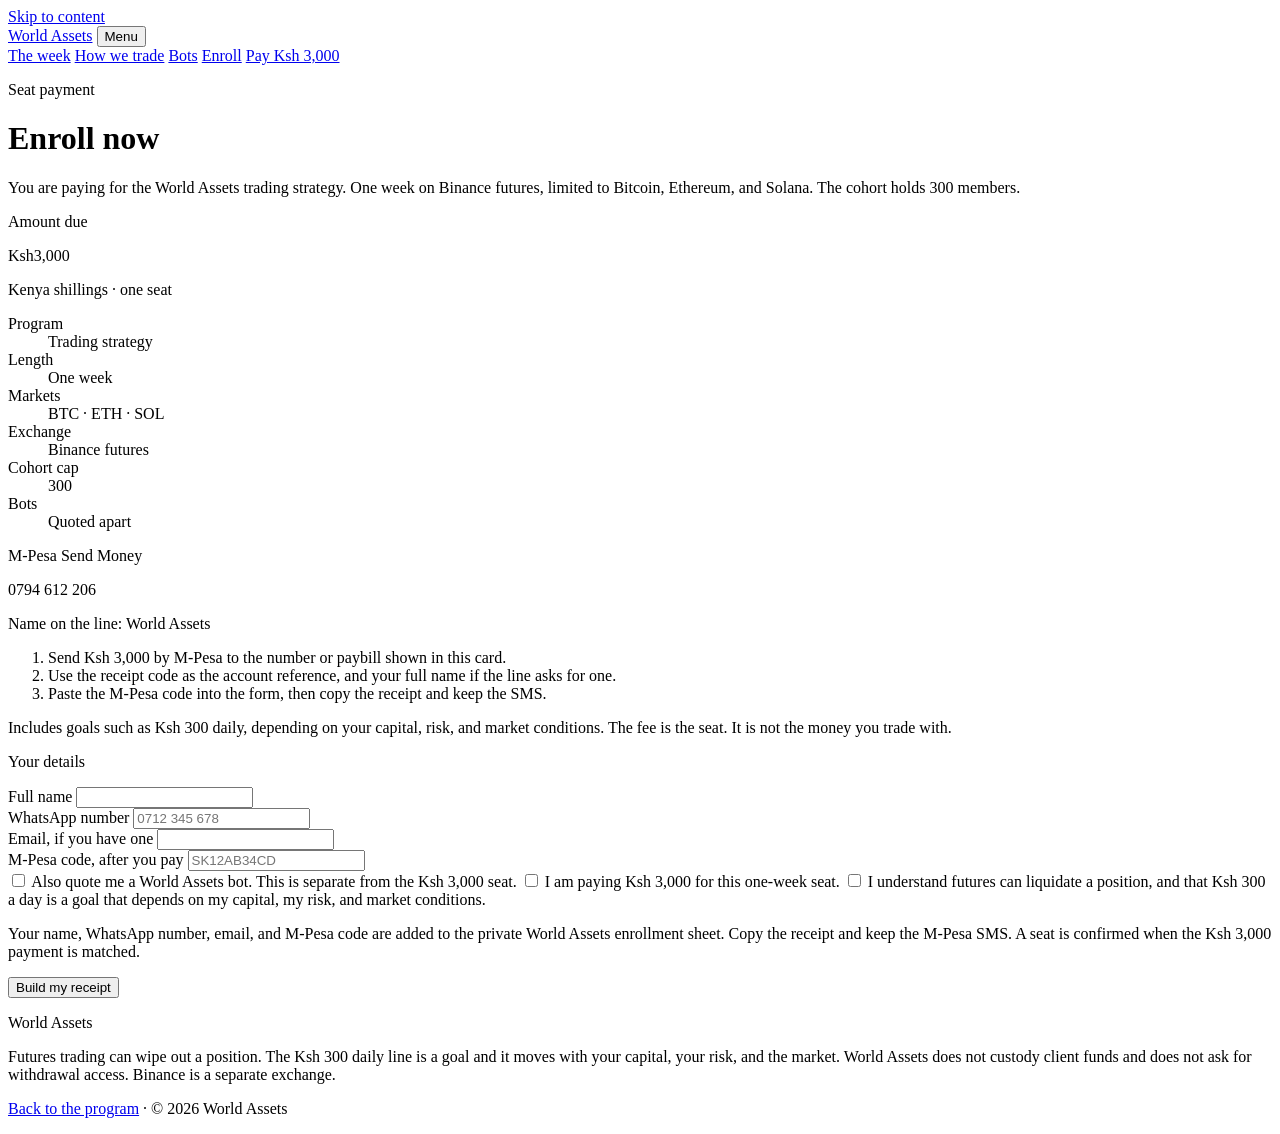
==== enroll.html @ 002a908e "Add files via upload" ====
<!DOCTYPE html>
<html lang="en">
<head>
  <meta charset="utf-8">
  <meta name="viewport" content="width=device-width, initial-scale=1">
  <title>Enroll — World Assets Trading Strategy</title>
  <meta name="description" content="Pay Ksh 3,000 for the World Assets one-week Binance futures cohort. Bitcoin, Ethereum, and Solana. 300 seats.">
  <meta name="theme-color" content="#070a08">
  <link rel="preconnect" href="https://fonts.googleapis.com">
  <link rel="preconnect" href="https://fonts.gstatic.com" crossorigin>
  <link href="https://fonts.googleapis.com/css2?family=Barlow+Condensed:wght@500;600;700&family=IBM+Plex+Sans:wght@400;500;600&display=swap" rel="stylesheet">
  <link rel="stylesheet" href="css/site.css">
  <link rel="icon" href="data:image/svg+xml,%3Csvg xmlns='http://www.w3.org/2000/svg' viewBox='0 0 16 16'%3E%3Crect width='16' height='16' fill='%23070a08'/%3E%3Crect x='2' y='2' width='12' height='12' fill='none' stroke='%23c8ff3d' stroke-width='2'/%3E%3C/svg%3E">
</head>
<body>
  <a class="skip" href="#content">Skip to content</a>
  <header class="top">
    <div class="wrap">
      <a class="brand" href="index.html"><span class="mark" aria-hidden="true"></span> World Assets</a>
      <button class="nav-toggle" id="nav-toggle" type="button" aria-expanded="false" aria-controls="nav">Menu</button>
      <nav class="nav" id="nav" aria-label="Primary">
        <a href="index.html#week">The week</a>
        <a href="index.html#guide">How we trade</a>
        <a href="index.html#bots">Bots</a>
        <a href="enroll.html" aria-current="page">Enroll</a>
        <a class="btn btn-small" href="#pay">Pay Ksh 3,000</a>
      </nav>
    </div>
  </header>

  <main id="content" class="checkout">
    <div class="wrap">
      <p class="kicker">Seat payment</p>
      <h1>Enroll now</h1>
      <p class="page-lead">You are paying for the World Assets trading strategy. One week on Binance futures, limited to Bitcoin, Ethereum, and Solana. The cohort holds 300 members.</p>

      <div class="pay-grid" id="pay">
        <aside class="sheet">
          <p class="pay-kicker">Amount due</p>
          <p class="amount"><span>Ksh</span>3,000</p>
          <p class="spec-label">Kenya shillings · one seat</p>
          <dl class="rows">
            <div>
              <dt>Program</dt>
              <dd>Trading strategy</dd>
            </div>
            <div>
              <dt>Length</dt>
              <dd>One week</dd>
            </div>
            <div>
              <dt>Markets</dt>
              <dd>BTC · ETH · SOL</dd>
            </div>
            <div>
              <dt>Exchange</dt>
              <dd>Binance futures</dd>
            </div>
            <div>
              <dt>Cohort cap</dt>
              <dd>300</dd>
            </div>
            <div>
              <dt>Bots</dt>
              <dd>Quoted apart</dd>
            </div>
          </dl>
          <div id="pay-dest" class="pay-dest">
            <p class="spec-label">M-Pesa Send Money</p>
            <p class="pay-number">0794 612 206</p>
            <p class="fine">Name on the line: World Assets</p>
          </div>
          <ol class="steps">
            <li>Send Ksh 3,000 by M-Pesa to the number or paybill shown in this card.</li>
            <li>Use the receipt code as the account reference, and your full name if the line asks for one.</li>
            <li>Paste the M-Pesa code into the form, then copy the receipt and keep the SMS.</li>
          </ol>
          <p class="fine">Includes goals such as Ksh 300 daily, depending on your capital, risk, and market conditions. The fee is the seat. It is not the money you trade with.</p>
        </aside>

        <div class="sheet">
          <noscript class="noscript">JavaScript is off, so the receipt will not build. The amount is still Ksh 3,000 by M-Pesa to World Assets.</noscript>
          <form id="seat-form" novalidate>
            <p class="pay-kicker">Your details</p>
            <div class="form-row">
              <label for="name">Full name</label>
              <input id="name" name="name" type="text" autocomplete="name" required>
              <p class="error" id="name-error" hidden></p>
            </div>
            <div class="form-row">
              <label for="phone">WhatsApp number</label>
              <input id="phone" name="phone" type="tel" inputmode="tel" autocomplete="tel" placeholder="0712 345 678" required>
              <p class="error" id="phone-error" hidden></p>
            </div>
            <div class="form-row">
              <label for="email">Email, if you have one</label>
              <input id="email" name="email" type="email" inputmode="email" autocomplete="email">
              <p class="error" id="email-error" hidden></p>
            </div>
            <div class="form-row">
              <label for="mpesa">M-Pesa code, after you pay</label>
              <input id="mpesa" name="mpesa" type="text" autocapitalize="characters" placeholder="SK12AB34CD" maxlength="10">
              <p class="error" id="mpesa-error" hidden></p>
            </div>
            <div class="checks">
              <label>
                <input id="bot" name="bot" type="checkbox">
                <span>Also quote me a World Assets bot. This is separate from the Ksh 3,000 seat.</span>
              </label>
              <label>
                <input id="fee-ok" name="fee-ok" type="checkbox">
                <span>I am paying Ksh 3,000 for this one-week seat.</span>
              </label>
              <p class="error" id="fee-ok-error" hidden></p>
              <label>
                <input id="risk-ok" name="risk-ok" type="checkbox">
                <span>I understand futures can liquidate a position, and that Ksh 300 a day is a goal that depends on my capital, my risk, and market conditions.</span>
              </label>
              <p class="error" id="risk-ok-error" hidden></p>
            </div>
            <p class="form-note" id="enroll-note">Your name, WhatsApp number, email, and M-Pesa code are added to the private World Assets enrollment sheet. Copy the receipt and keep the M-Pesa SMS. A seat is confirmed when the Ksh 3,000 payment is matched.</p>
            <button class="btn btn-block" type="submit">Build my receipt</button>
          </form>

          <div class="receipt" id="receipt" hidden>
            <h2>Your receipt</h2>
            <p class="form-note">Pay the amount on the left if you have not yet. Put this receipt code in the M-Pesa reference.</p>
            <p class="form-note list-status" id="list-status" hidden></p>
            <pre id="receipt-body"></pre>
            <div class="receipt-actions noprint">
              <button class="linkish" id="copy-receipt" type="button">Copy receipt</button>
              <a class="linkish" id="wa-receipt" hidden href="#">Send on WhatsApp</a>
              <button class="linkish" type="button" onclick="window.print()">Print</button>
            </div>
          </div>
        </div>
      </div>
    </div>
  </main>

  <footer class="foot">
    <div class="wrap">
      <p class="legal-title">World Assets</p>
      <p>Futures trading can wipe out a position. The Ksh 300 daily line is a goal and it moves with your capital, your risk, and the market. World Assets does not custody client funds and does not ask for withdrawal access. Binance is a separate exchange.</p>
      <p><a href="index.html">Back to the program</a> · © <span id="year">2026</span> World Assets</p>
    </div>
  </footer>
  <script src="js/site.js"></script>
</body>
</html>
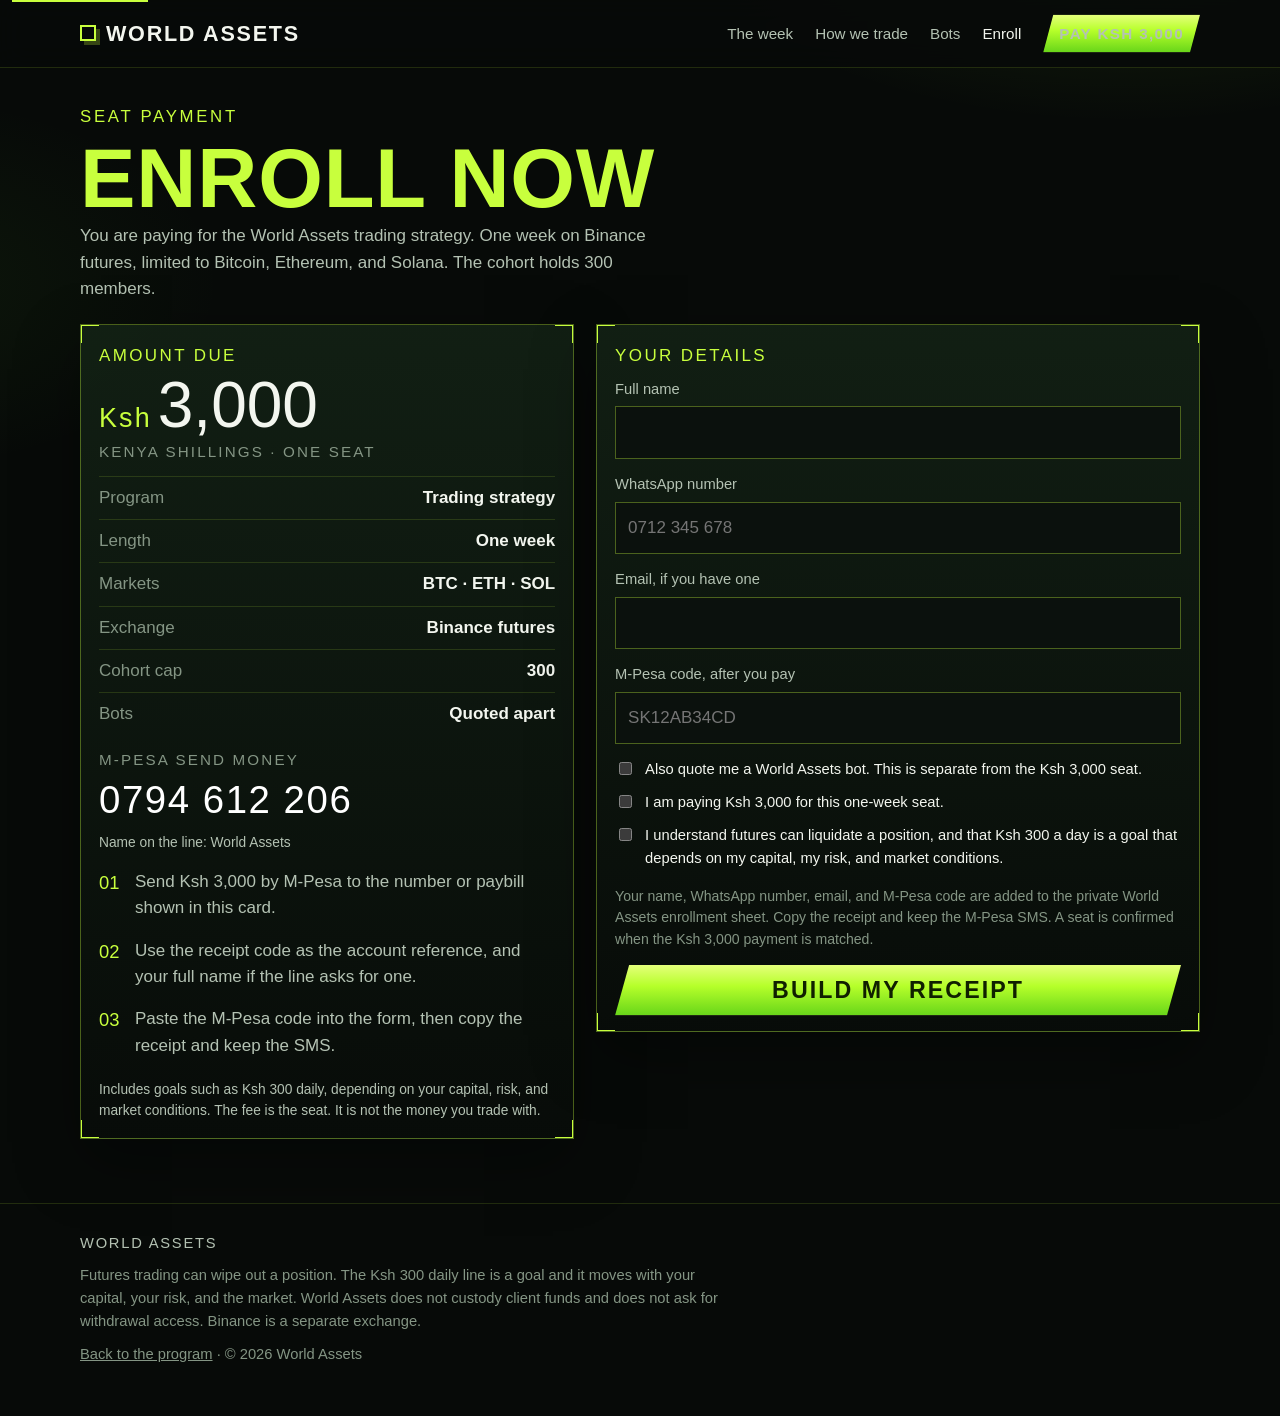
==== commit ef49d45d: "Add files via upload" ====
--- a/enroll.html
+++ b/enroll.html
@@ -10,6 +10,940 @@
   <link rel="preconnect" href="https://fonts.gstatic.com" crossorigin>
   <link href="https://fonts.googleapis.com/css2?family=Barlow+Condensed:wght@500;600;700&family=IBM+Plex+Sans:wght@400;500;600&display=swap" rel="stylesheet">
   <link rel="stylesheet" href="css/site.css">
+<!-- colors are included here so the page stays neon even if css/site.css is not found -->
+<style>
+:root {
+  --bg: #070a08;
+  --bg-raise: #101712;
+  --ink: #f3f6ef;
+  --muted: #b4c2b3;
+  --faint: #849584;
+  --lime: #c8ff3d;
+  --lime-2: #98f04a;
+  --line: rgba(200, 255, 61, 0.34);
+  --line-soft: rgba(200, 255, 61, 0.14);
+  --amber: #f0c14a;
+  --danger: #ffb0a4;
+  --shadow: 0 24px 60px rgba(0, 0, 0, 0.35);
+  --header: 68px;
+  --serif-stack: "IBM Plex Sans", "Segoe UI", sans-serif;
+  --display: "Barlow Condensed", "Arial Narrow", Impact, sans-serif;
+  color-scheme: dark;
+}
+
+*,
+*::before,
+*::after {
+  box-sizing: border-box;
+}
+
+html {
+  scroll-behavior: smooth;
+}
+
+body {
+  margin: 0;
+  min-height: 100vh;
+  background:
+    radial-gradient(900px 480px at 88% -10%, rgba(150, 255, 50, 0.14), transparent 55%),
+    radial-gradient(700px 380px at -10% 20%, rgba(80, 180, 40, 0.08), transparent 50%),
+    var(--bg);
+  color: var(--ink);
+  font-family: var(--serif-stack);
+  font-size: 17px;
+  line-height: 1.55;
+}
+
+img {
+  max-width: 100%;
+}
+
+a {
+  color: inherit;
+}
+
+button,
+input,
+select,
+textarea {
+  font: inherit;
+  color: inherit;
+}
+
+::selection {
+  background: var(--lime);
+  color: #102000;
+}
+
+.skip {
+  position: absolute;
+  left: 12px;
+  top: -40px;
+  background: var(--lime);
+  color: #102000;
+  padding: 8px 12px;
+  z-index: 20;
+}
+
+.skip:focus {
+  top: 12px;
+}
+
+.wrap {
+  width: min(1120px, calc(100% - 32px));
+  margin: 0 auto;
+}
+
+.top {
+  position: sticky;
+  top: 0;
+  z-index: 10;
+  height: var(--header);
+  display: flex;
+  align-items: center;
+  backdrop-filter: blur(14px);
+  background: rgba(7, 10, 8, 0.88);
+  border-bottom: 1px solid var(--line-soft);
+}
+
+.top .wrap {
+  display: flex;
+  align-items: center;
+  gap: 20px;
+}
+
+.brand {
+  display: inline-flex;
+  align-items: center;
+  gap: 10px;
+  text-decoration: none;
+  font-family: var(--display);
+  font-weight: 700;
+  letter-spacing: 0.08em;
+  text-transform: uppercase;
+  font-size: 1.35rem;
+}
+
+.mark {
+  width: 16px;
+  height: 16px;
+  border: 2px solid var(--lime);
+  box-shadow: 4px 4px 0 rgba(200, 255, 61, 0.25);
+}
+
+.nav {
+  display: flex;
+  align-items: center;
+  gap: 22px;
+  margin-left: auto;
+}
+
+.nav a {
+  text-decoration: none;
+  color: var(--muted);
+  font-size: 0.95rem;
+}
+
+.nav a:hover,
+.nav a[aria-current="page"] {
+  color: var(--ink);
+}
+
+.nav-toggle {
+  display: none;
+  margin-left: auto;
+  background: transparent;
+  border: 1px solid var(--line);
+  color: var(--ink);
+  padding: 8px 10px;
+  letter-spacing: 0.08em;
+  text-transform: uppercase;
+  font-family: var(--display);
+  font-size: 1.1rem;
+}
+
+.btn {
+  display: inline-flex;
+  align-items: center;
+  justify-content: center;
+  gap: 8px;
+  text-decoration: none;
+  background: linear-gradient(180deg, #e4ff7a 0%, #b6ff2a 42%, #69d61a 100%);
+  color: #102000;
+  font-family: var(--display);
+  font-weight: 700;
+  letter-spacing: 0.09em;
+  text-transform: uppercase;
+  border: 0;
+  cursor: pointer;
+  padding: 0.85rem 1.5rem;
+  font-size: 1.45rem;
+  line-height: 1;
+  clip-path: polygon(14px 0, 100% 0, calc(100% - 14px) 100%, 0 100%);
+  box-shadow: 0 0 0 1px rgba(210, 255, 90, 0.4), 0 10px 30px rgba(120, 220, 40, 0.18);
+}
+
+.btn:hover {
+  filter: brightness(1.05);
+}
+
+.btn:focus-visible,
+.nav a:focus-visible,
+.brand:focus-visible,
+.nav-toggle:focus-visible,
+summary:focus-visible {
+  outline: 2px solid #fff;
+  outline-offset: 3px;
+}
+
+.btn-small {
+  padding: 0.7rem 1rem;
+  font-size: 1.15rem;
+  clip-path: polygon(10px 0, 100% 0, calc(100% - 10px) 100%, 0 100%);
+}
+
+.btn-block {
+  width: 100%;
+}
+
+.hero {
+  position: relative;
+  padding: 54px 0 28px;
+  overflow: hidden;
+}
+
+.hero::after {
+  content: "";
+  position: absolute;
+  left: -5%;
+  right: -5%;
+  bottom: -40px;
+  height: 240px;
+  background-image:
+    linear-gradient(rgba(160, 255, 70, 0.16) 1px, transparent 1px),
+    linear-gradient(90deg, rgba(160, 255, 70, 0.16) 1px, transparent 1px);
+  background-size: 52px 52px;
+  transform: perspective(320px) rotateX(62deg);
+  transform-origin: center top;
+  mask-image: linear-gradient(transparent, #000 30%, transparent 95%);
+  pointer-events: none;
+}
+
+.hero-grid {
+  position: relative;
+  z-index: 1;
+  display: grid;
+  grid-template-columns: minmax(0, 1.35fr) minmax(260px, 0.75fr);
+  gap: 36px;
+  align-items: end;
+}
+
+.hero-grid > *,
+.pay-grid > *,
+.split > *,
+.bots-layout > * {
+  min-width: 0;
+}
+
+.kicker {
+  margin: 0 0 12px;
+  color: var(--lime);
+  font-family: var(--display);
+  letter-spacing: 0.16em;
+  text-transform: uppercase;
+  font-size: 1.05rem;
+}
+
+h1 {
+  margin: 0;
+  font-family: var(--display);
+  font-weight: 700;
+  text-transform: uppercase;
+  letter-spacing: 0.01em;
+  line-height: 0.86;
+}
+
+.h-small {
+  display: block;
+  color: #fff;
+  font-size: clamp(2rem, 4vw, 3rem);
+  letter-spacing: 0.04em;
+  margin-bottom: 6px;
+}
+
+.h-brand {
+  display: block;
+  color: var(--lime);
+  font-size: clamp(3.3rem, 8.4vw, 6.7rem);
+  text-shadow: 0 0 24px rgba(180, 255, 60, 0.18);
+}
+
+.lede,
+.prose p {
+  color: var(--muted);
+}
+
+.lede {
+  max-width: 62ch;
+  font-size: 1.05rem;
+}
+
+.lede p {
+  margin: 0 0 12px;
+}
+
+.sheet {
+  background:
+    linear-gradient(var(--lime), var(--lime)) 0 0 / 18px 1px no-repeat,
+    linear-gradient(var(--lime), var(--lime)) 0 0 / 1px 18px no-repeat,
+    linear-gradient(var(--lime), var(--lime)) 100% 0 / 18px 1px no-repeat,
+    linear-gradient(var(--lime), var(--lime)) 100% 0 / 1px 18px no-repeat,
+    linear-gradient(var(--lime), var(--lime)) 0 100% / 18px 1px no-repeat,
+    linear-gradient(var(--lime), var(--lime)) 0 100% / 1px 18px no-repeat,
+    linear-gradient(var(--lime), var(--lime)) 100% 100% / 18px 1px no-repeat,
+    linear-gradient(var(--lime), var(--lime)) 100% 100% / 1px 18px no-repeat,
+    linear-gradient(180deg, rgba(18, 32, 20, 0.96), rgba(8, 12, 9, 0.96));
+  border: 1px solid var(--line);
+  padding: 18px 18px 16px;
+  box-shadow: var(--shadow);
+}
+
+.spec-label {
+  margin: 0;
+  color: var(--faint);
+  font-family: var(--display);
+  letter-spacing: 0.14em;
+  text-transform: uppercase;
+  font-size: 0.95rem;
+}
+
+.price {
+  margin: 2px 0 8px;
+  font-family: var(--display);
+  font-weight: 700;
+  font-size: 3.4rem;
+  letter-spacing: 0.02em;
+  line-height: 0.9;
+  color: #fff;
+}
+
+
+.spec {
+  margin: 0;
+}
+
+.spec div {
+  display: grid;
+  grid-template-columns: 1fr auto;
+  gap: 12px;
+  padding: 9px 0;
+  border-top: 1px solid var(--line-soft);
+}
+
+.spec dt {
+  color: var(--faint);
+}
+
+.spec dd {
+  margin: 0;
+  text-align: right;
+  font-weight: 600;
+}
+
+.coins {
+  display: flex;
+  gap: 8px;
+  list-style: none;
+  padding: 0;
+  margin: 14px 0 16px;
+}
+
+.coins li {
+  display: flex;
+  align-items: center;
+  gap: 8px;
+  color: var(--muted);
+  font-size: 0.92rem;
+}
+
+.coin {
+  width: 36px;
+  height: 36px;
+  border-radius: 50%;
+  display: grid;
+  place-items: center;
+  border: 1px solid var(--lime);
+  box-shadow: inset 0 0 0 3px rgba(7, 10, 8, 1), 0 0 12px rgba(160, 255, 60, 0.25);
+  color: var(--lime);
+  font-family: var(--display);
+  font-size: 0.85rem;
+  letter-spacing: 0.04em;
+}
+
+.fine {
+  margin: 12px 0 0;
+  color: var(--muted);
+  font-size: 0.86rem;
+}
+
+.section {
+  padding: 64px 0;
+  scroll-margin-top: calc(var(--header) + 12px);
+}
+
+.section-head {
+  margin-bottom: 22px;
+  max-width: 68ch;
+}
+
+h2 {
+  margin: 0;
+  font-family: var(--display);
+  font-size: clamp(2.2rem, 4vw, 3.2rem);
+  text-transform: uppercase;
+  letter-spacing: 0.03em;
+  line-height: 0.9;
+  font-weight: 700;
+}
+
+h3 {
+  margin: 0 0 6px;
+  font-size: 1.15rem;
+  font-weight: 600;
+}
+
+.days {
+  list-style: none;
+  margin: 0;
+  padding: 0;
+  max-width: 820px;
+}
+
+.days li {
+  display: grid;
+  grid-template-columns: 72px 1fr;
+  gap: 8px;
+  padding: 16px 0;
+  border-top: 1px solid var(--line-soft);
+}
+
+.days li:last-child {
+  border-bottom: 1px solid var(--line-soft);
+}
+
+.day-no {
+  font-family: var(--display);
+  color: var(--lime);
+  font-size: 1.8rem;
+  letter-spacing: 0.04em;
+}
+
+.days p,
+.split p,
+.bots p,
+.faq p {
+  margin: 0;
+  color: var(--muted);
+}
+
+.split {
+  display: grid;
+  grid-template-columns: 1.15fr 0.85fr;
+  gap: 28px;
+  align-items: start;
+}
+
+.rules {
+  margin: 0;
+  padding: 0;
+  list-style: none;
+}
+
+.rules li {
+  padding: 12px 0 12px 14px;
+  border-top: 1px solid var(--line-soft);
+  color: var(--ink);
+}
+
+.rules li:last-child {
+  border-bottom: 1px solid var(--line-soft);
+}
+
+.rules strong {
+  display: block;
+  font-weight: 600;
+}
+
+.rules span {
+  display: block;
+  color: var(--muted);
+  margin-top: 2px;
+}
+
+.markets {
+  display: grid;
+  gap: 0;
+}
+
+.market {
+  display: grid;
+  grid-template-columns: 140px 1fr;
+  gap: 18px;
+  padding: 16px 0;
+  border-top: 1px solid var(--line-soft);
+}
+
+.market:last-child {
+  border-bottom: 1px solid var(--line-soft);
+}
+
+.pair {
+  font-family: var(--display);
+  font-size: 1.7rem;
+  letter-spacing: 0.04em;
+  color: var(--lime);
+}
+
+.note {
+  border-left: 3px solid var(--amber);
+  padding: 8px 0 8px 14px;
+  color: var(--muted);
+  max-width: 70ch;
+}
+
+.note strong {
+  color: var(--amber);
+  font-weight: 600;
+}
+
+.bots-layout {
+  display: grid;
+  grid-template-columns: 1fr 1fr;
+  gap: 28px;
+}
+
+.tick {
+  margin: 14px 0 0;
+  padding: 0;
+  list-style: none;
+}
+
+.tick li {
+  position: relative;
+  padding: 8px 0 8px 18px;
+  color: var(--muted);
+  border-top: 1px solid var(--line-soft);
+}
+
+.tick li::before {
+  content: "";
+  width: 7px;
+  height: 7px;
+  border-radius: 50%;
+  background: var(--lime);
+  position: absolute;
+  left: 0;
+  top: 16px;
+  box-shadow: 0 0 8px rgba(200, 255, 61, 0.8);
+}
+
+.faq details {
+  border-top: 1px solid var(--line-soft);
+}
+
+.faq details:last-child {
+  border-bottom: 1px solid var(--line-soft);
+}
+
+.faq summary {
+  cursor: pointer;
+  padding: 14px 28px 14px 0;
+  font-weight: 600;
+  list-style: none;
+  position: relative;
+}
+
+.faq summary::-webkit-details-marker {
+  display: none;
+}
+
+.faq summary::after {
+  content: "+";
+  position: absolute;
+  right: 0;
+  top: 10px;
+  color: var(--lime);
+  font-family: var(--display);
+  font-size: 1.6rem;
+}
+
+.faq details[open] summary::after {
+  content: "–";
+}
+
+.faq details p {
+  padding: 0 0 14px;
+  max-width: 68ch;
+}
+
+.close {
+  display: flex;
+  justify-content: space-between;
+  gap: 24px;
+  align-items: end;
+  padding: 22px;
+}
+
+.close p {
+  margin: 8px 0 0;
+  color: var(--muted);
+  max-width: 52ch;
+}
+
+.foot {
+  border-top: 1px solid var(--line-soft);
+  padding: 28px 0 40px;
+  color: var(--faint);
+  font-size: 0.92rem;
+}
+
+.foot p {
+  margin: 0 0 10px;
+  max-width: 78ch;
+}
+
+.legal-title {
+  color: var(--muted);
+  font-family: var(--display);
+  letter-spacing: 0.12em;
+  text-transform: uppercase;
+  margin-bottom: 8px;
+}
+
+.checkout {
+  padding: 36px 0 64px;
+}
+
+.checkout h1 {
+  font-size: clamp(3rem, 7vw, 5.2rem);
+  color: var(--lime);
+  line-height: 0.88;
+  margin-bottom: 8px;
+}
+
+.page-lead {
+  margin: 0 0 22px;
+  color: var(--muted);
+  max-width: 62ch;
+}
+
+.pay-grid {
+  display: grid;
+  grid-template-columns: 0.9fr 1.1fr;
+  gap: 22px;
+  align-items: start;
+}
+
+.pay-kicker {
+  margin: 0 0 8px;
+  font-family: var(--display);
+  letter-spacing: 0.14em;
+  text-transform: uppercase;
+  color: var(--lime);
+}
+
+.amount {
+  font-family: var(--display);
+  font-size: 4rem;
+  line-height: 0.85;
+  margin: 0 0 8px;
+}
+
+.amount span,
+.price span {
+  color: var(--lime);
+  font-size: 0.42em;
+  letter-spacing: 0.08em;
+  margin-right: 6px;
+}
+
+.stack-top {
+  margin-top: 16px;
+}
+
+.section-tight {
+  padding-top: 0;
+}
+
+.rows {
+  margin: 12px 0;
+}
+
+.rows div {
+  display: flex;
+  justify-content: space-between;
+  gap: 16px;
+  padding: 8px 0;
+  border-top: 1px solid var(--line-soft);
+}
+
+.rows dt {
+  color: var(--faint);
+}
+
+.rows dd {
+  margin: 0;
+  text-align: right;
+  font-weight: 600;
+}
+
+.steps {
+  margin: 8px 0 0;
+  padding: 0;
+  list-style: none;
+  counter-reset: step;
+}
+
+.steps li {
+  counter-increment: step;
+  display: grid;
+  grid-template-columns: 28px 1fr;
+  gap: 8px;
+  padding: 8px 0;
+  color: var(--muted);
+}
+
+.steps li::before {
+  content: counter(step, decimal-leading-zero);
+  color: var(--lime);
+  font-family: var(--display);
+  font-size: 1.15rem;
+}
+
+.pay-dest.is-wait {
+  margin-top: 12px;
+  padding-top: 10px;
+  border-top: 1px solid var(--line-soft);
+  color: var(--amber);
+}
+
+.pay-number {
+  margin: 10px 0 0;
+  font-family: var(--display);
+  font-size: 2.4rem;
+  letter-spacing: 0.04em;
+  color: #fff;
+  line-height: 1;
+}
+
+.form-row {
+  display: grid;
+  gap: 6px;
+  margin-bottom: 14px;
+}
+
+label {
+  font-size: 0.92rem;
+  color: var(--muted);
+}
+
+input[type="text"],
+input[type="tel"],
+input[type="email"] {
+  width: 100%;
+  background: #0b110d;
+  border: 1px solid var(--line);
+  padding: 12px 12px;
+  border-radius: 0;
+}
+
+input:focus-visible {
+  outline: 2px solid var(--lime);
+  outline-offset: 1px;
+}
+
+.checks {
+  display: grid;
+  gap: 10px;
+  margin: 8px 0 16px;
+}
+
+.checks label {
+  display: flex;
+  gap: 10px;
+  align-items: flex-start;
+  color: var(--ink);
+}
+
+.checks input {
+  margin-top: 4px;
+  accent-color: #8dff2a;
+}
+
+.error {
+  color: var(--danger);
+  font-size: 0.88rem;
+  margin: 0;
+}
+
+.form-note {
+  color: var(--faint);
+  font-size: 0.88rem;
+  margin: 0 0 14px;
+}
+
+.list-status.is-sent {
+  color: var(--lime);
+}
+
+.list-status.is-wait {
+  color: var(--amber);
+}
+
+.receipt {
+  margin-top: 16px;
+}
+
+.receipt h2 {
+  font-size: 2.4rem;
+}
+
+.receipt pre {
+  white-space: pre-wrap;
+  font-family: "IBM Plex Sans", "Segoe UI", sans-serif;
+  font-size: 0.98rem;
+  line-height: 1.5;
+  color: var(--ink);
+  margin: 12px 0;
+}
+
+.receipt-actions {
+  display: flex;
+  flex-wrap: wrap;
+  gap: 10px;
+}
+
+.linkish {
+  background: transparent;
+  color: var(--lime);
+  border: 1px solid var(--line);
+  padding: 0.75rem 1rem;
+  font-family: var(--display);
+  letter-spacing: 0.08em;
+  text-transform: uppercase;
+  cursor: pointer;
+  text-decoration: none;
+}
+
+.noscript {
+  background: #21180a;
+  color: var(--amber);
+  padding: 10px 12px;
+}
+
+@media (max-width: 860px) {
+  .top {
+    height: auto;
+  }
+
+  .top .wrap {
+    flex-wrap: wrap;
+    min-height: var(--header);
+    padding-top: 10px;
+    padding-bottom: 10px;
+  }
+
+  .nav-toggle {
+    display: inline-flex;
+  }
+
+  .nav {
+    display: none;
+    position: static;
+    width: 100%;
+    background: transparent;
+    border: 0;
+    flex-direction: column;
+    align-items: flex-start;
+    padding: 8px 0 4px;
+    gap: 12px;
+  }
+
+  .nav.is-open {
+    display: flex;
+  }
+
+  .hero-grid,
+  .split,
+  .bots-layout,
+  .pay-grid,
+  .close {
+    grid-template-columns: 1fr;
+  }
+
+  .market {
+    grid-template-columns: 1fr;
+    gap: 4px;
+  }
+
+  .close .btn {
+    width: 100%;
+  }
+
+  .hero {
+    padding-top: 32px;
+  }
+}
+
+@media (max-width: 520px) {
+  .days li {
+    grid-template-columns: 48px 1fr;
+  }
+
+  .price,
+  .amount {
+    font-size: 3rem;
+  }
+
+  .h-brand {
+    font-size: clamp(2.45rem, 11vw, 3.5rem);
+  }
+
+  .coins {
+    flex-wrap: wrap;
+  }
+}
+
+@media (prefers-reduced-motion: reduce) {
+  html {
+    scroll-behavior: auto;
+  }
+
+  .btn:hover {
+    filter: none;
+  }
+}
+
+@media print {
+  .top,
+  .foot,
+  .noprint,
+  .hero::after {
+    display: none !important;
+  }
+
+  body {
+    background: #fff;
+    color: #111;
+  }
+
+  .sheet {
+    box-shadow: none;
+    color: #111;
+  }
+}
+
+</style>
   <link rel="icon" href="data:image/svg+xml,%3Csvg xmlns='http://www.w3.org/2000/svg' viewBox='0 0 16 16'%3E%3Crect width='16' height='16' fill='%23070a08'/%3E%3Crect x='2' y='2' width='12' height='12' fill='none' stroke='%23c8ff3d' stroke-width='2'/%3E%3C/svg%3E">
 </head>
 <body>
